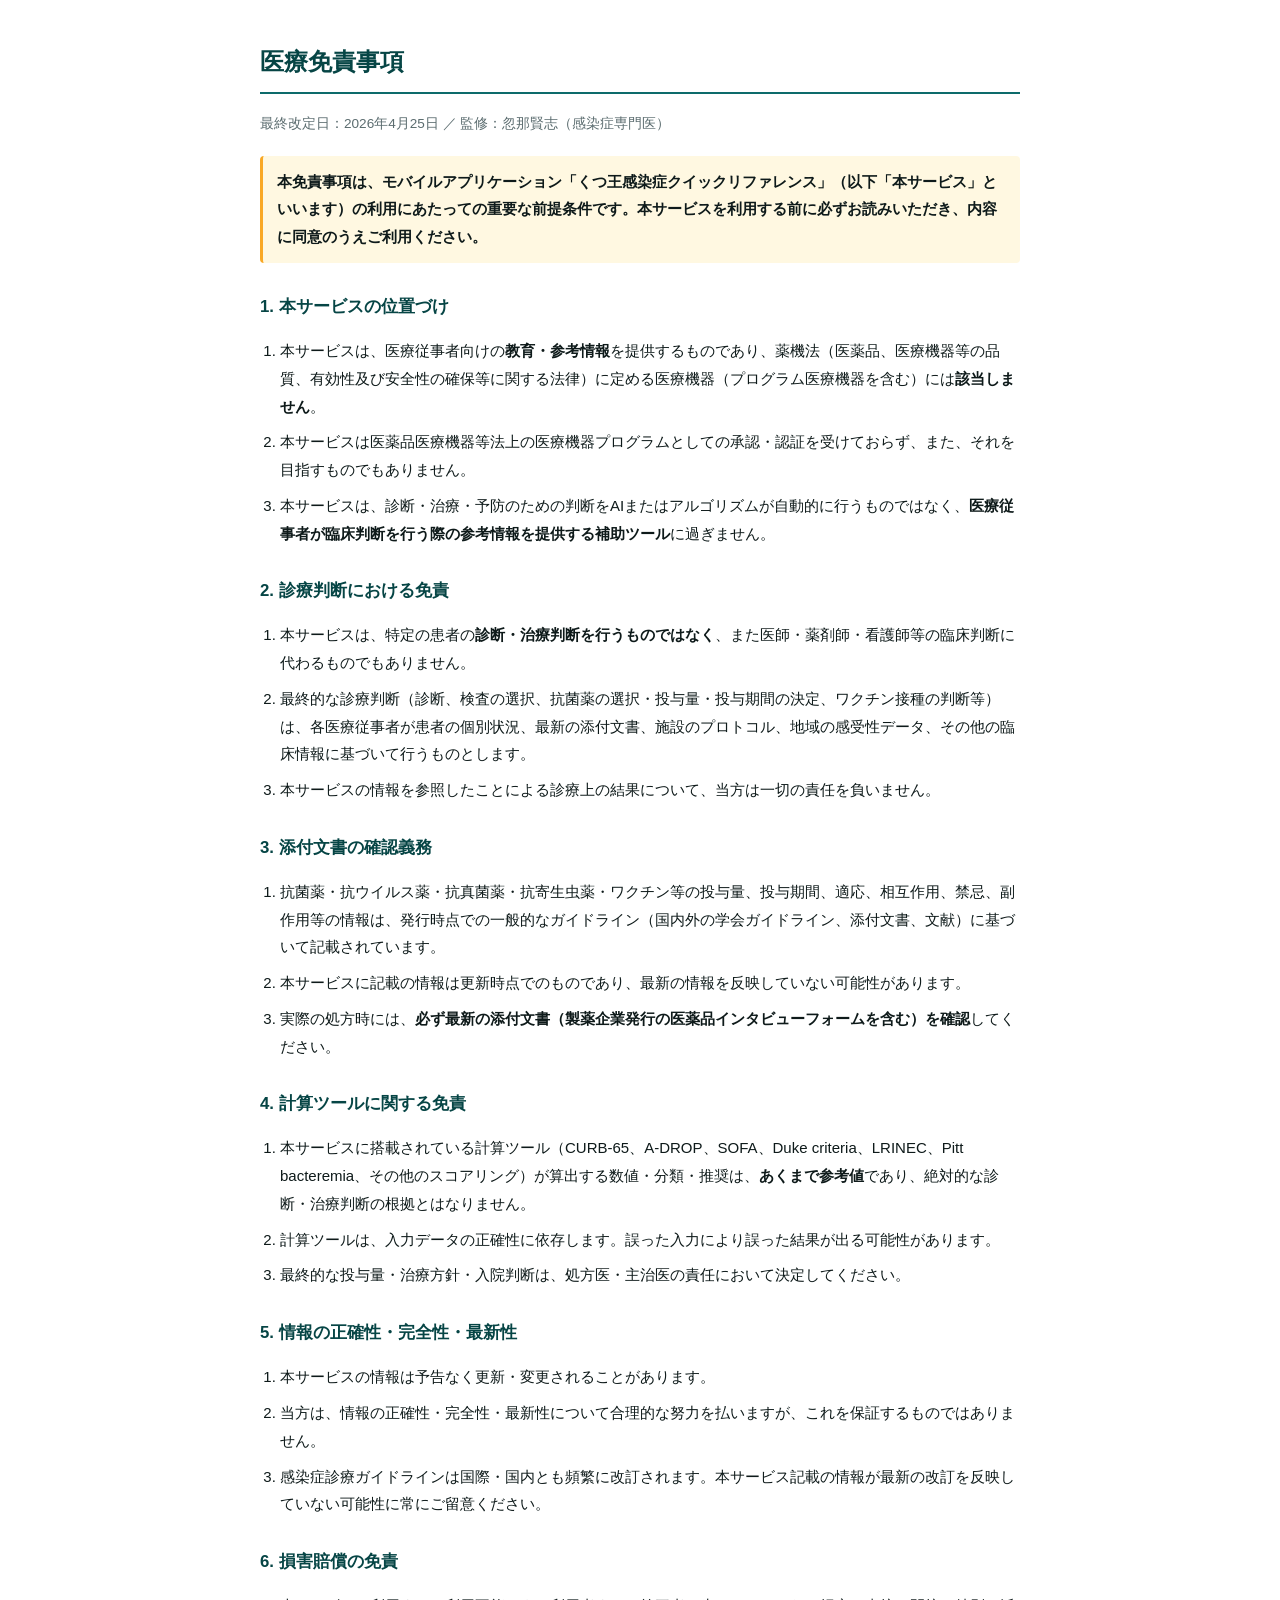
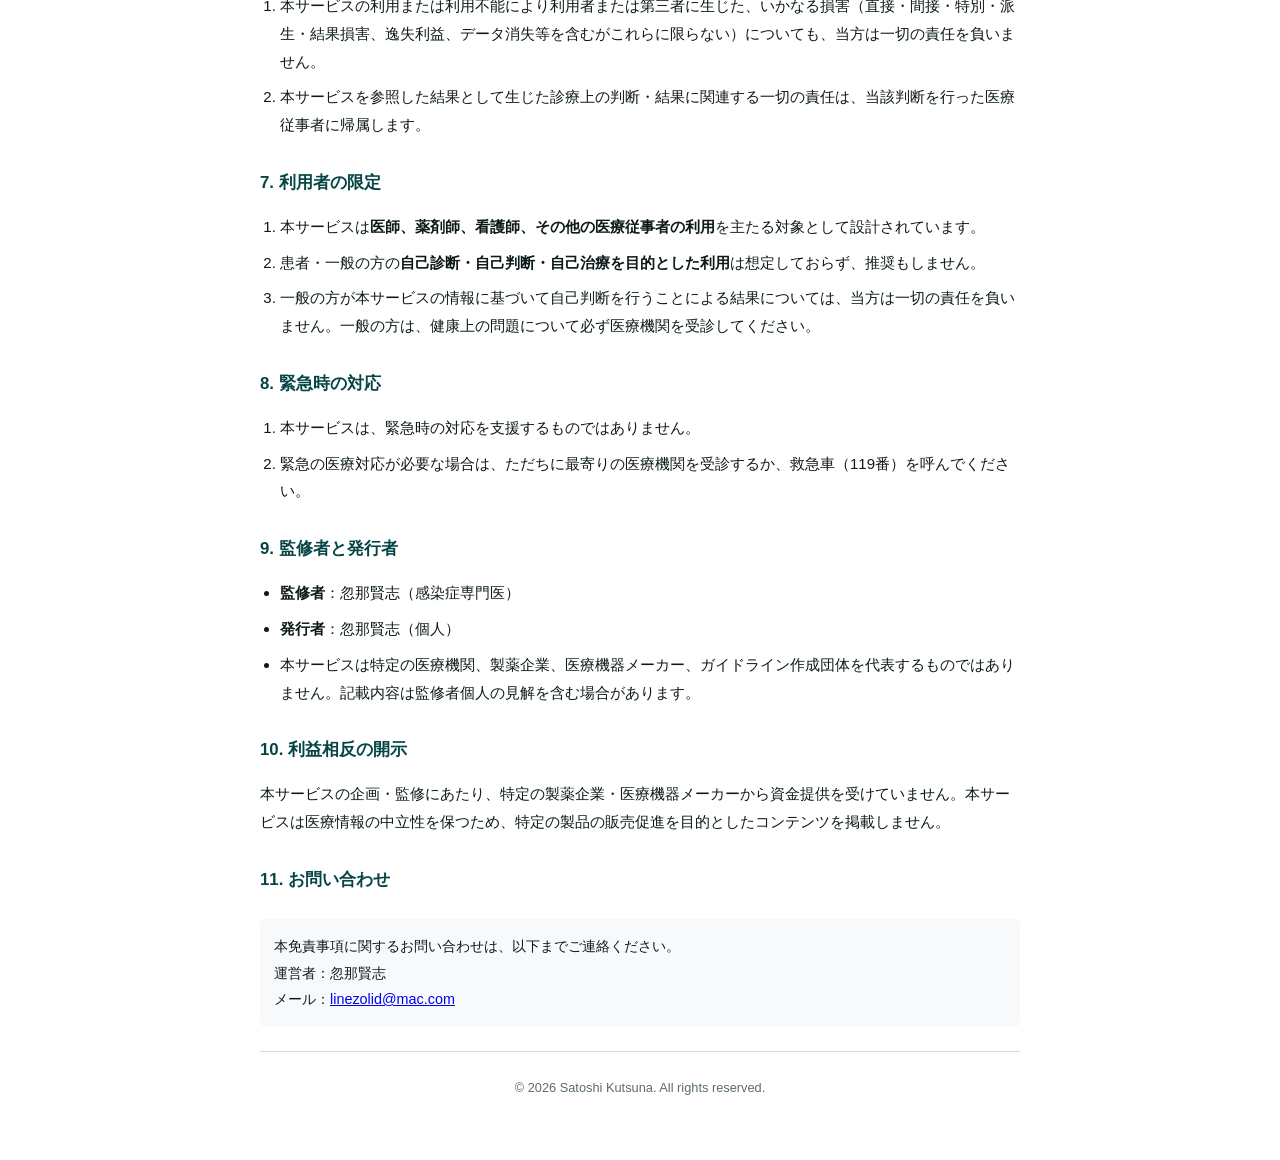
==== legal/disclaimer.html @ 28e9388e "Move files to repository root" ====
<!DOCTYPE html>
<html lang="ja">
<head>
<meta charset="UTF-8" />
<meta name="viewport" content="width=device-width,initial-scale=1,maximum-scale=5" />
<title>医療免責事項 — くつ王感染症クイックリファレンス</title>
<style>
:root { --primary: #0d6b6b; --primary-ink: #064545; --primary-soft: #d9ecec; --text: #0e1a1a; --text-muted: #5b6c6f; --border: #d3dadc; }
body { font-family: -apple-system, BlinkMacSystemFont, "Hiragino Sans", "Yu Gothic", sans-serif; max-width: 760px; margin: 0 auto; padding: 24px 18px 48px; color: var(--text); line-height: 1.85; font-size: 15px; }
h1 { font-size: 1.5rem; color: var(--primary-ink); border-bottom: 2px solid var(--primary); padding-bottom: 8px; }
h2 { font-size: 1.05rem; color: var(--primary-ink); margin: 28px 0 8px; }
.meta { color: var(--text-muted); font-size: 0.85rem; margin-bottom: 20px; }
.notice { background: var(--primary-soft); border-left: 3px solid var(--primary); padding: 12px 14px; margin: 16px 0; border-radius: 4px; }
.warning { background: #fff8e1; border-left: 3px solid #f9a825; padding: 12px 14px; margin: 16px 0; border-radius: 4px; font-weight: 600; }
ol, ul { padding-left: 20px; }
ol li, ul li { margin: 8px 0; }
hr { border: none; border-top: 1px solid var(--border); margin: 24px 0; }
.contact { background: #f8f9fa; padding: 14px; border-radius: 6px; font-size: 0.9rem; margin-top: 24px; }
</style>
</head>
<body>

<h1>医療免責事項</h1>
<div class="meta">最終改定日：2026年4月25日 ／ 監修：忽那賢志（感染症専門医）</div>

<div class="warning">
本免責事項は、モバイルアプリケーション「くつ王感染症クイックリファレンス」（以下「本サービス」といいます）の利用にあたっての重要な前提条件です。本サービスを利用する前に必ずお読みいただき、内容に同意のうえご利用ください。
</div>

<h2>1. 本サービスの位置づけ</h2>
<ol>
  <li>本サービスは、医療従事者向けの<strong>教育・参考情報</strong>を提供するものであり、薬機法（医薬品、医療機器等の品質、有効性及び安全性の確保等に関する法律）に定める医療機器（プログラム医療機器を含む）には<strong>該当しません</strong>。</li>
  <li>本サービスは医薬品医療機器等法上の医療機器プログラムとしての承認・認証を受けておらず、また、それを目指すものでもありません。</li>
  <li>本サービスは、診断・治療・予防のための判断をAIまたはアルゴリズムが自動的に行うものではなく、<strong>医療従事者が臨床判断を行う際の参考情報を提供する補助ツール</strong>に過ぎません。</li>
</ol>

<h2>2. 診療判断における免責</h2>
<ol>
  <li>本サービスは、特定の患者の<strong>診断・治療判断を行うものではなく</strong>、また医師・薬剤師・看護師等の臨床判断に代わるものでもありません。</li>
  <li>最終的な診療判断（診断、検査の選択、抗菌薬の選択・投与量・投与期間の決定、ワクチン接種の判断等）は、各医療従事者が患者の個別状況、最新の添付文書、施設のプロトコル、地域の感受性データ、その他の臨床情報に基づいて行うものとします。</li>
  <li>本サービスの情報を参照したことによる診療上の結果について、当方は一切の責任を負いません。</li>
</ol>

<h2>3. 添付文書の確認義務</h2>
<ol>
  <li>抗菌薬・抗ウイルス薬・抗真菌薬・抗寄生虫薬・ワクチン等の投与量、投与期間、適応、相互作用、禁忌、副作用等の情報は、発行時点での一般的なガイドライン（国内外の学会ガイドライン、添付文書、文献）に基づいて記載されています。</li>
  <li>本サービスに記載の情報は更新時点でのものであり、最新の情報を反映していない可能性があります。</li>
  <li>実際の処方時には、<strong>必ず最新の添付文書（製薬企業発行の医薬品インタビューフォームを含む）を確認</strong>してください。</li>
</ol>

<h2>4. 計算ツールに関する免責</h2>
<ol>
  <li>本サービスに搭載されている計算ツール（CURB-65、A-DROP、SOFA、Duke criteria、LRINEC、Pitt bacteremia、その他のスコアリング）が算出する数値・分類・推奨は、<strong>あくまで参考値</strong>であり、絶対的な診断・治療判断の根拠とはなりません。</li>
  <li>計算ツールは、入力データの正確性に依存します。誤った入力により誤った結果が出る可能性があります。</li>
  <li>最終的な投与量・治療方針・入院判断は、処方医・主治医の責任において決定してください。</li>
</ol>

<h2>5. 情報の正確性・完全性・最新性</h2>
<ol>
  <li>本サービスの情報は予告なく更新・変更されることがあります。</li>
  <li>当方は、情報の正確性・完全性・最新性について合理的な努力を払いますが、これを保証するものではありません。</li>
  <li>感染症診療ガイドラインは国際・国内とも頻繁に改訂されます。本サービス記載の情報が最新の改訂を反映していない可能性に常にご留意ください。</li>
</ol>

<h2>6. 損害賠償の免責</h2>
<ol>
  <li>本サービスの利用または利用不能により利用者または第三者に生じた、いかなる損害（直接・間接・特別・派生・結果損害、逸失利益、データ消失等を含むがこれらに限らない）についても、当方は一切の責任を負いません。</li>
  <li>本サービスを参照した結果として生じた診療上の判断・結果に関連する一切の責任は、当該判断を行った医療従事者に帰属します。</li>
</ol>

<h2>7. 利用者の限定</h2>
<ol>
  <li>本サービスは<strong>医師、薬剤師、看護師、その他の医療従事者の利用</strong>を主たる対象として設計されています。</li>
  <li>患者・一般の方の<strong>自己診断・自己判断・自己治療を目的とした利用</strong>は想定しておらず、推奨もしません。</li>
  <li>一般の方が本サービスの情報に基づいて自己判断を行うことによる結果については、当方は一切の責任を負いません。一般の方は、健康上の問題について必ず医療機関を受診してください。</li>
</ol>

<h2>8. 緊急時の対応</h2>
<ol>
  <li>本サービスは、緊急時の対応を支援するものではありません。</li>
  <li>緊急の医療対応が必要な場合は、ただちに最寄りの医療機関を受診するか、救急車（119番）を呼んでください。</li>
</ol>

<h2>9. 監修者と発行者</h2>
<ul>
  <li><strong>監修者</strong>：忽那賢志（感染症専門医）</li>
  <li><strong>発行者</strong>：忽那賢志（個人）</li>
  <li>本サービスは特定の医療機関、製薬企業、医療機器メーカー、ガイドライン作成団体を代表するものではありません。記載内容は監修者個人の見解を含む場合があります。</li>
</ul>

<h2>10. 利益相反の開示</h2>
<p>本サービスの企画・監修にあたり、特定の製薬企業・医療機器メーカーから資金提供を受けていません。本サービスは医療情報の中立性を保つため、特定の製品の販売促進を目的としたコンテンツを掲載しません。</p>

<h2>11. お問い合わせ</h2>
<div class="contact">
  本免責事項に関するお問い合わせは、以下までご連絡ください。<br>
  運営者：忽那賢志<br>
  メール：<a href="mailto:linezolid@mac.com">linezolid@mac.com</a>
</div>

<hr>
<p style="text-align:center;color:var(--text-muted);font-size:0.8rem;">© 2026 Satoshi Kutsuna. All rights reserved.</p>

</body>
</html>
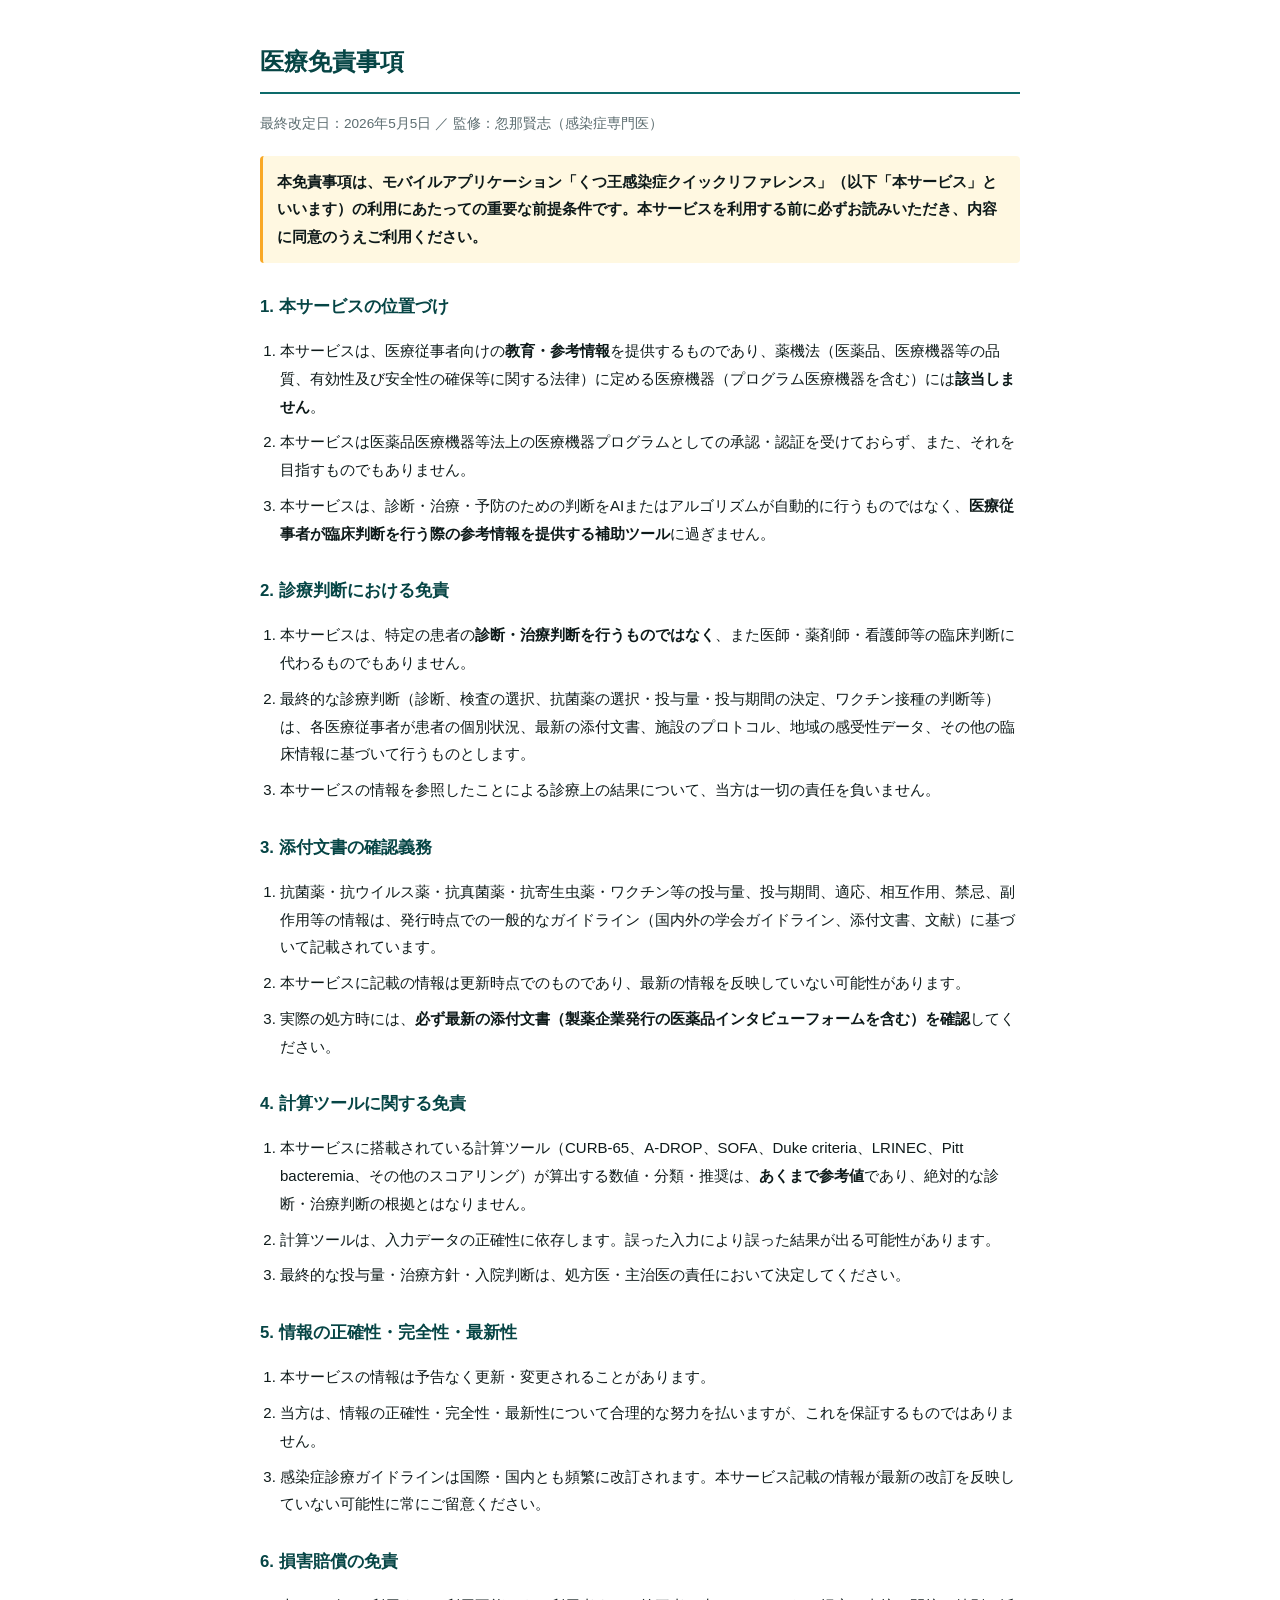
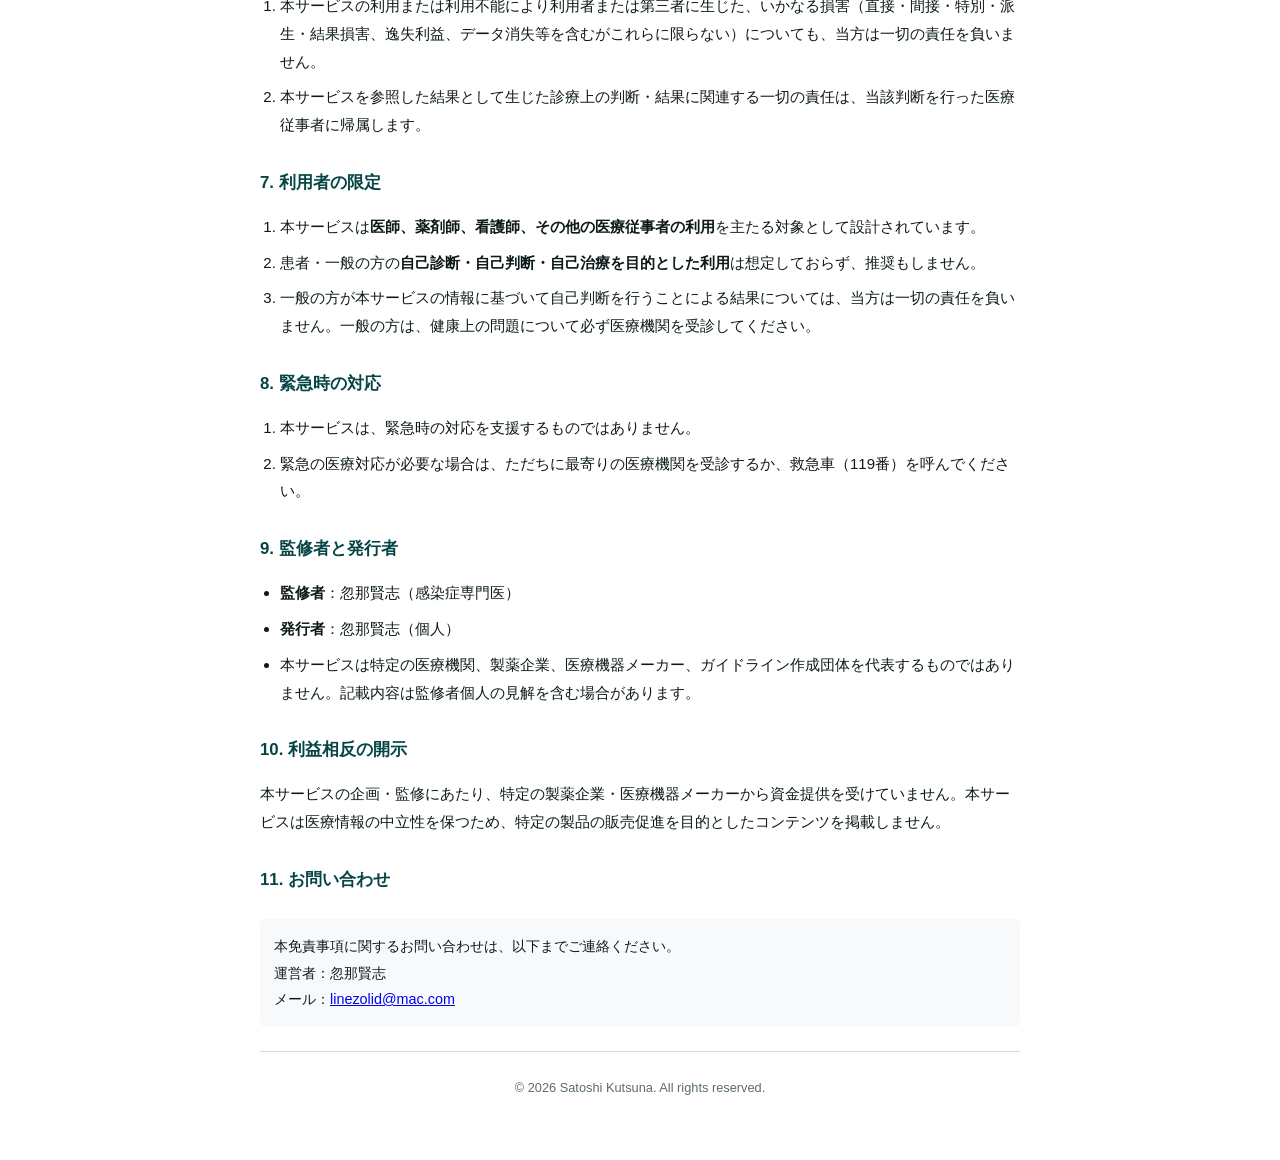
==== commit 11f9909d: "Update disclaimer.html" ====
--- a/legal/disclaimer.html
+++ b/legal/disclaimer.html
@@ -21,7 +21,7 @@
 <body>
 
 <h1>医療免責事項</h1>
-<div class="meta">最終改定日：2026年4月25日 ／ 監修：忽那賢志（感染症専門医）</div>
+<div class="meta">最終改定日：2026年5月5日 ／ 監修：忽那賢志（感染症専門医）</div>
 
 <div class="warning">
 本免責事項は、モバイルアプリケーション「くつ王感染症クイックリファレンス」（以下「本サービス」といいます）の利用にあたっての重要な前提条件です。本サービスを利用する前に必ずお読みいただき、内容に同意のうえご利用ください。
